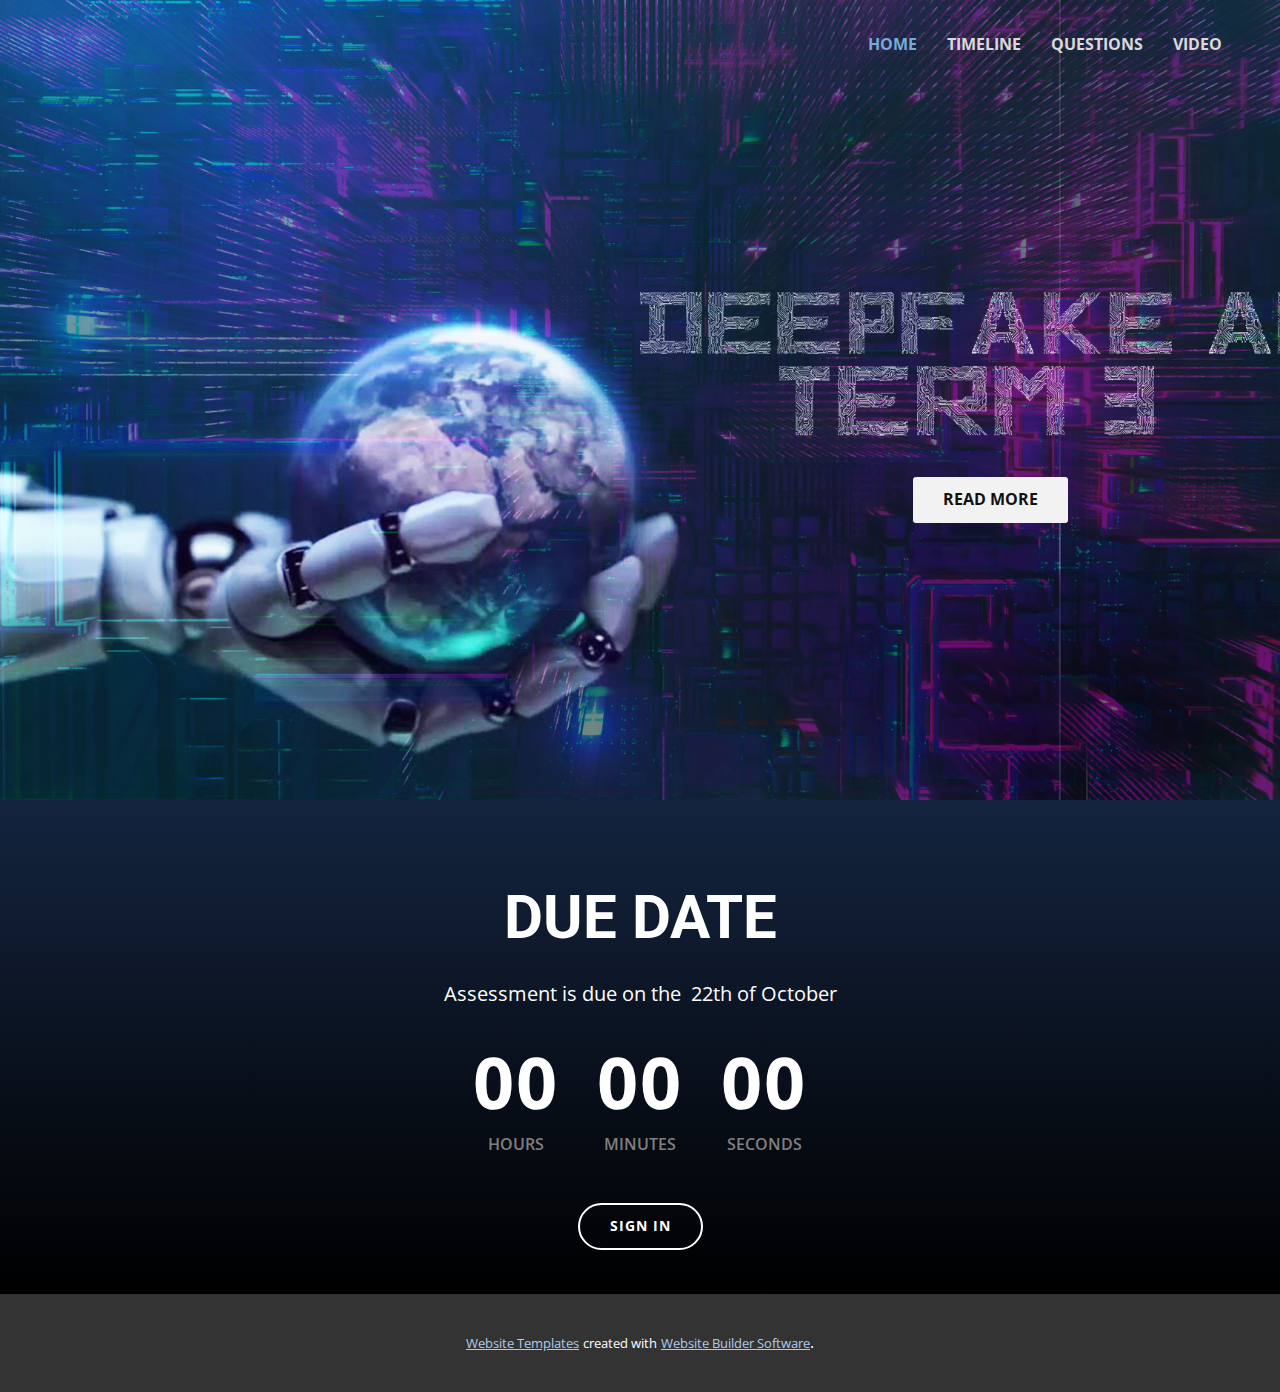
==== Home.html @ 4f68fd40 "Add files via upload" ====
<!DOCTYPE html>
<html style="font-size: 16px;" lang="en"><head>
    <meta name="viewport" content="width=device-width, initial-scale=1.0">
    <meta charset="utf-8">
    <meta name="keywords" content="Artificial Intelligence, AI - Timeline, AI - Timeline">
    <meta name="description" content="">
    <title>Home</title>
    <link rel="stylesheet" href="nicepage.css" media="screen">
<link rel="stylesheet" href="Home.css" media="screen">
    <script class="u-script" type="text/javascript" src="jquery.js" defer=""></script>
    <script class="u-script" type="text/javascript" src="nicepage.js" defer=""></script>
    <meta name="generator" content="Nicepage 4.18.5, nicepage.com">
    <link id="u-theme-google-font" rel="stylesheet" href="https://fonts.googleapis.com/css?family=Roboto:100,100i,300,300i,400,400i,500,500i,700,700i,900,900i|Open+Sans:300,300i,400,400i,500,500i,600,600i,700,700i,800,800i">
    
    
    
    <script type="application/ld+json">{
		"@context": "http://schema.org",
		"@type": "Organization",
		"name": ""
}</script>
    <meta name="theme-color" content="#478ac9">
    <meta property="og:title" content="Home">
    <meta property="og:type" content="website">
  </head>
  <body class="u-body u-overlap u-overlap-transparent u-xl-mode" data-lang="en"><header class="u-clearfix u-header u-header" id="sec-0fb6"><div class="u-clearfix u-sheet u-sheet-1">
        <nav class="u-menu u-menu-one-level u-offcanvas u-menu-1" data-responsive-from="MD">
          <div class="menu-collapse" style="font-size: 1rem; letter-spacing: 0px; font-weight: 700; text-transform: uppercase;">
            <a class="u-button-style u-custom-active-border-color u-custom-border u-custom-border-color u-custom-borders u-custom-color u-custom-hover-border-color u-custom-left-right-menu-spacing u-custom-padding-bottom u-custom-text-active-color u-custom-text-color u-custom-text-hover-color u-custom-text-shadow u-custom-text-shadow-blur u-custom-text-shadow-color u-custom-text-shadow-transparency u-custom-text-shadow-x u-custom-text-shadow-y u-custom-top-bottom-menu-spacing u-file-icon u-nav-link u-text-active-palette-1-base u-text-hover-palette-2-base u-text-white u-file-icon-1" href="#">
              <img src="images/2516745-3c9ff2a1.png" alt="">
            </a>
          </div>
          <div class="u-custom-menu u-nav-container">
            <ul class="u-nav u-spacing-30 u-unstyled u-nav-1"><li class="u-nav-item"><a class="u-border-active-palette-1-light-1 u-border-hover-palette-1-light-1 u-button-style u-nav-link u-text-active-palette-1-light-1 u-text-grey-15 u-text-hover-palette-1-light-1" href="Home.html" style="padding: 10px 0px;">Home</a>
</li><li class="u-nav-item"><a class="u-border-active-palette-1-light-1 u-border-hover-palette-1-light-1 u-button-style u-nav-link u-text-active-palette-1-light-1 u-text-grey-15 u-text-hover-palette-1-light-1" href="Timeline.html" style="padding: 10px 0px;">Timeline</a>
</li><li class="u-nav-item"><a class="u-border-active-palette-1-light-1 u-border-hover-palette-1-light-1 u-button-style u-nav-link u-text-active-palette-1-light-1 u-text-grey-15 u-text-hover-palette-1-light-1" href="Questions.html" style="padding: 10px 0px;">Questions</a>
</li><li class="u-nav-item"><a class="u-border-active-palette-1-light-1 u-border-hover-palette-1-light-1 u-button-style u-nav-link u-text-active-palette-1-light-1 u-text-grey-15 u-text-hover-palette-1-light-1" href="Video.html" style="padding: 10px 0px;">Video</a>
</li></ul>
          </div>
          <div class="u-custom-menu u-nav-container-collapse">
            <div class="u-black u-container-style u-inner-container-layout u-opacity u-opacity-95 u-sidenav">
              <div class="u-inner-container-layout u-sidenav-overflow">
                <div class="u-menu-close"></div>
                <ul class="u-align-center u-nav u-popupmenu-items u-unstyled u-nav-2"><li class="u-nav-item"><a class="u-button-style u-nav-link" href="Home.html">Home</a>
</li><li class="u-nav-item"><a class="u-button-style u-nav-link" href="Timeline.html">Timeline</a>
</li><li class="u-nav-item"><a class="u-button-style u-nav-link" href="Questions.html">Questions</a>
</li><li class="u-nav-item"><a class="u-button-style u-nav-link" href="Video.html">Video</a>
</li></ul>
              </div>
            </div>
            <div class="u-black u-menu-overlay u-opacity u-opacity-70"></div>
          </div>
        </nav>
      </div></header> 
    <section class="u-align-center u-clearfix u-image u-section-1" src="" data-image-width="1920" data-image-height="1080" id="sec-4c6f">
      <div class="u-clearfix u-sheet u-sheet-1">
        <a href="Questions.html" class="u-active-palette-1-light-1 u-border-none u-btn u-btn-round u-button-style u-grey-5 u-hover-palette-1-light-1 u-radius-3 u-btn-1">Read more</a>
      </div>
    </section>
    <section class="u-align-center u-clearfix u-gradient u-section-2" id="sec-ac6f">
      <div class="u-clearfix u-sheet u-sheet-1">
        <h2 class="u-text u-text-default u-text-white u-text-1">DUE DATE</h2>
        <p class="u-large-text u-text u-text-variant u-text-white u-text-2">Assessment is due on the&nbsp; 22th of October</p>
        <div class="u-countdown u-countdown-1" data-target-date="Sun, 23 Oct 2022 12:55:25 GMT" data-type="to-date" data-for="everyone" data-time-left="90m" data-timer-id="dfea" data-target-number="100" data-direction="down" data-start-time="Tue, 18 Oct 2022 04:12:21 GMT" data-frequency="1s" data-after-count="none" data-redirect-url="https://">
          <div class="u-countdown-wrapper u-spacing-40">
            <div class="u-countdown-item u-countdown-years u-hidden u-spacing-15 u-countdown-item-1">
              <div class="u-countdown-counter u-spacing-2 u-countdown-counter-1"><div class="u-countdown-number u-text-white">0</div><div class="u-countdown-number u-hidden u-text-white">0</div></div>
              <div class="u-countdown-label u-text-grey-50 u-countdown-label-1">Years</div>
            </div>
            <div class="u-countdown-separator u-hidden u-text-white u-countdown-separator-1"></div>
            <div class="u-countdown-days u-countdown-item u-spacing-15 u-countdown-item-2">
              <div class="u-countdown-counter u-spacing-2 u-countdown-counter-2"><div class="u-countdown-number u-text-white">2</div><div class="u-countdown-number u-hidden u-text-white">0</div><div class="u-countdown-number u-hidden u-text-white">0</div></div>
              <div class="u-countdown-label u-text-grey-50 u-countdown-label-2">Days</div>
            </div>
            <div class="u-countdown-separator u-text-white u-countdown-separator-2"></div>
            <div class="u-countdown-hours u-countdown-item u-spacing-15 u-countdown-item-3">
              <div class="u-countdown-counter u-spacing-2 u-countdown-counter-3"><div class="u-countdown-number u-text-white">1</div><div class="u-countdown-number u-text-white">2</div></div>
              <div class="u-countdown-label u-text-grey-50 u-countdown-label-3">Hours</div>
            </div>
            <div class="u-countdown-separator u-text-white u-countdown-separator-3"></div>
            <div class="u-countdown-item u-countdown-minutes u-spacing-15 u-countdown-item-4">
              <div class="u-countdown-counter u-spacing-2 u-countdown-counter-4"><div class="u-countdown-number u-text-white">1</div><div class="u-countdown-number u-text-white">7</div></div>
              <div class="u-countdown-label u-text-grey-50 u-countdown-label-4">Minutes</div>
            </div>
            <div class="u-countdown-separator u-text-white u-countdown-separator-4"></div>
            <div class="u-countdown-item u-countdown-seconds u-spacing-15 u-countdown-item-5">
              <div class="u-countdown-counter u-spacing-2 u-countdown-counter-5"><div class="u-countdown-number u-text-white">5</div><div class="u-countdown-number u-text-white">6</div></div>
              <div class="u-countdown-label u-text-grey-50 u-countdown-label-5">Seconds</div>
            </div>
            <div class="u-countdown-separator u-hidden u-text-white u-countdown-separator-5"></div>
            <div class="u-countdown-item u-countdown-numbers u-hidden u-spacing-15 u-countdown-item-6">
              <div class="u-countdown-counter u-spacing-2 u-countdown-counter-6"><div class="u-countdown-number u-text-white">0</div><div class="u-countdown-number u-text-white">1</div><div class="u-countdown-number u-text-white">0</div><div class="u-countdown-number u-text-white">0</div></div>
              <div class="u-countdown-label u-text-grey-50 u-countdown-label-6">Items</div>
            </div>
          </div>
          <div class="u-countdown-message u-hidden">
            <p>Sorry, the time is up.</p>
          </div>
        </div>
        <a href="Sign-Up.html" class="u-border-2 u-border-hover-white u-border-white u-btn u-btn-round u-button-style u-hover-white u-none u-radius-50 u-btn-1"><span class="u-icon"></span>Sign in
        </a>
      </div>
    </section>
    
    
    
    <section class="u-backlink u-clearfix u-grey-80">
      <a class="u-link" href="https://nicepage.com/website-templates" target="_blank">
        <span>Website Templates</span>
      </a>
      <p class="u-text">
        <span>created with</span>
      </p>
      <a class="u-link" href="" target="_blank">
        <span>Website Builder Software</span>
      </a>. 
    </section>
  
</body></html>
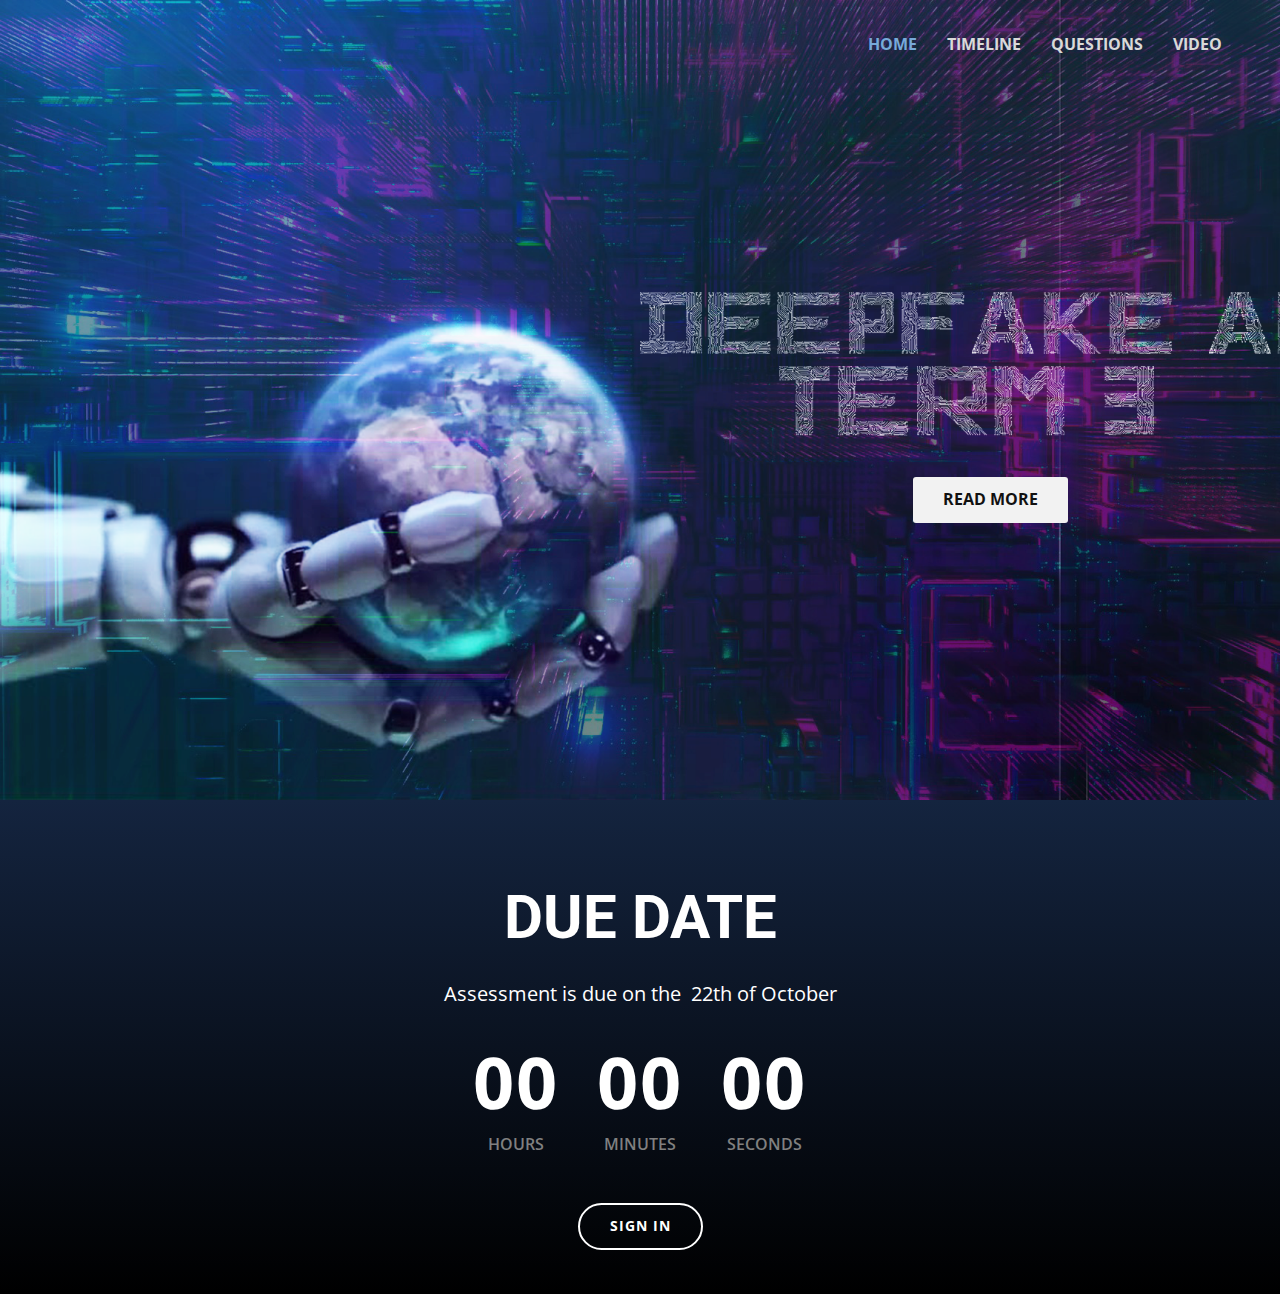
==== commit f68c1aaa: "add see desc" ====
--- a/Home.html
+++ b/Home.html
@@ -5,6 +5,7 @@
     <meta name="keywords" content="Artificial Intelligence, AI - Timeline, AI - Timeline">
     <meta name="description" content="">
     <title>Home</title>
+    <link rel="icon" type="image/x-icon" href="images/https---prod.static9.net.au-fs-fae4b372-5c8b-4340-b082-3c27e11782f7.ico">
     <link rel="stylesheet" href="nicepage.css" media="screen">
 <link rel="stylesheet" href="Home.css" media="screen">
     <script class="u-script" type="text/javascript" src="jquery.js" defer=""></script>
@@ -104,16 +105,6 @@
     
     
     
-    <section class="u-backlink u-clearfix u-grey-80">
-      <a class="u-link" href="https://nicepage.com/website-templates" target="_blank">
-        <span>Website Templates</span>
-      </a>
-      <p class="u-text">
-        <span>created with</span>
-      </p>
-      <a class="u-link" href="" target="_blank">
-        <span>Website Builder Software</span>
-      </a>. 
-    </section>
+     
   
 </body></html>